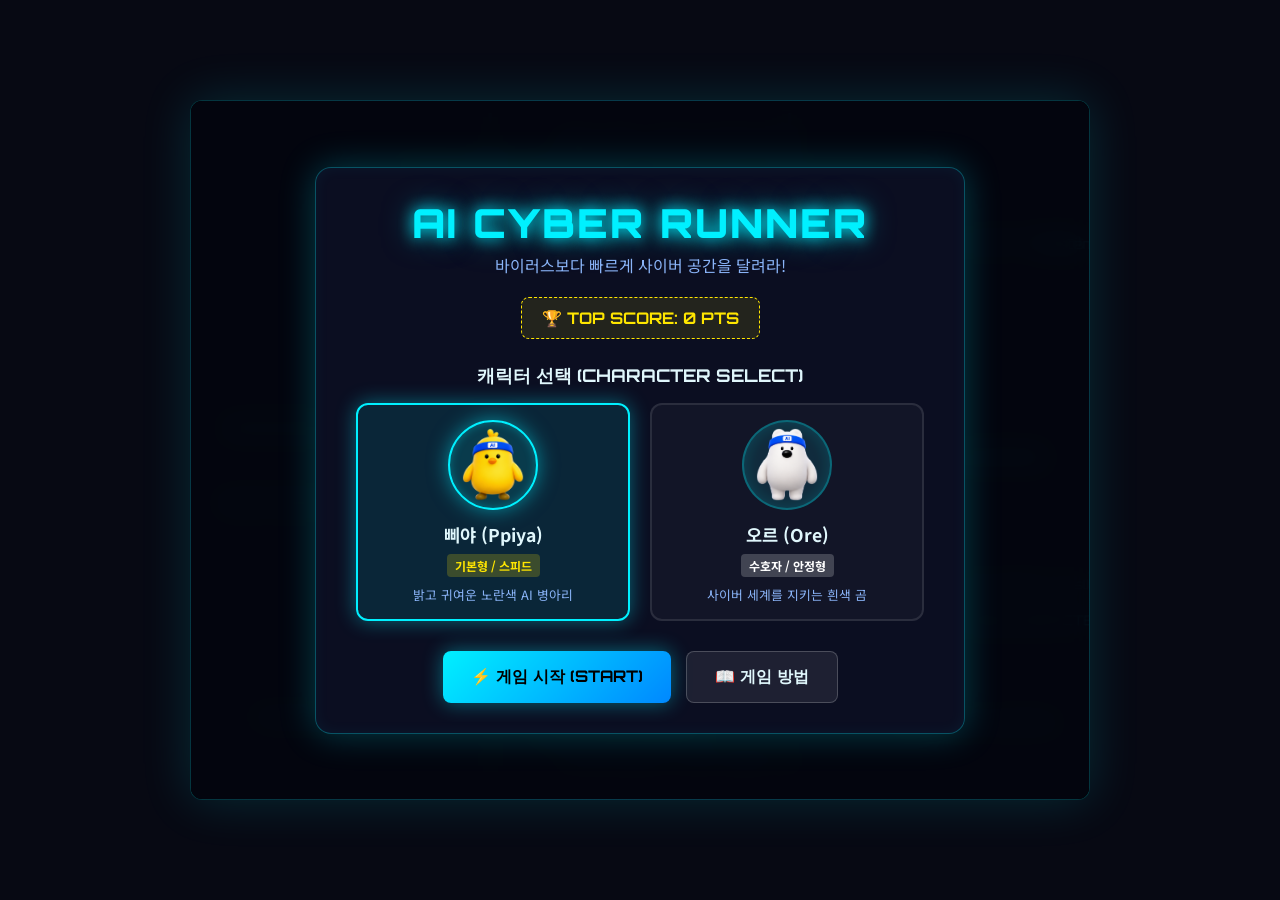
==== index.html @ e779f988 "feat: AI-Runner-Game 프로젝트 초기 커밋" ====
<!DOCTYPE html>
<html lang="ko">
<head>
    <meta charset="UTF-8">
    <meta name="viewport" content="width=device-width, initial-scale=1.0">
    <title>AI 사이버 러너 (AI Cyber Runner)</title>
    <!-- 사이버펑크 및 가독성을 위한 구글 폰트 불러오기 -->
    <link rel="preconnect" href="https://fonts.googleapis.com">
    <link rel="preconnect" href="https://fonts.gstatic.com" crossorigin>
    <link href="https://fonts.googleapis.com/css2?family=Noto+Sans+KR:wght@400;700;900&family=Orbitron:wght@500;700;900&display=swap" rel="stylesheet">
    <link rel="stylesheet" href="style.css">
</head>
<body>
    <div id="appContainer">
        <!-- 게임 헤더 HUD (게임 진행 중에만 상단에 표시) -->
        <header id="hud" class="hidden">
            <div class="hud-item lives-container">
                <span class="hud-label">LIFE</span>
                <div id="livesDisplay" class="hearts">❤️❤️❤️❤️❤️</div>
            </div>
            <div class="hud-item score-container">
                <span class="hud-label">SCORE</span>
                <span id="scoreDisplay" class="hud-value">0</span>
            </div>
            <div class="hud-item distance-container">
                <span class="hud-label">DISTANCE</span>
                <span id="distanceDisplay" class="hud-value">0m</span>
            </div>
            <div class="hud-item vaccine-container">
                <span class="hud-label">VACCINE</span>
                <span id="vaccineDisplay" class="hud-value">0</span>
            </div>
            <!-- 사운드 ON / OFF 토글 버튼 -->
            <button id="btnSoundToggle" class="sound-toggle-btn" aria-label="음소거 토글">🔊 SOUND ON</button>
        </header>

        <!-- 캔버스 게임 화면 영역 -->
        <main id="gameContainer">
            <canvas id="gameCanvas" width="800" height="600"></canvas>

            <!-- 온스크린 조작 버튼 (모바일 및 터치/클릭 사용자 지원) -->
            <div id="touchControls" class="hidden">
                <button id="btnLeft" class="control-btn" aria-label="왼쪽 이동">◀ LEFT (A)</button>
                <button id="btnRight" class="control-btn" aria-label="오른쪽 이동">RIGHT (D) ▶</button>
            </div>
        </main>

        <!-- 메인 메뉴 화면 오버레이 -->
        <div id="mainMenuOverlay" class="overlay">
            <div class="menu-card glass-panel">
                <h1 class="glitch-title" data-text="AI CYBER RUNNER">AI CYBER RUNNER</h1>
                <p class="subtitle">바이러스보다 빠르게 사이버 공간을 달려라!</p>

                <!-- 최고 기록 표시 -->
                <div class="high-score-banner">
                    🏆 TOP SCORE: <span id="mainHighScore">0</span> PTS
                </div>

                <!-- 캐릭터 선택 섹션 -->
                <section class="character-selection">
                    <h2>캐릭터 선택 (CHARACTER SELECT)</h2>
                    <div class="character-cards">
                        <!-- 삐야 (노란색) -->
                        <div class="char-card selected" data-char="ppiya" id="charPpiya">
                            <div class="char-img-wrapper">
                                <img src="assets/ppiya_select.png?v=20" alt="삐야" id="imgPpiya" class="char-img">
                            </div>
                            <div class="char-info">
                                <h3>삐야 (Ppiya)</h3>
                                <span class="tag yellow">기본형 / 스피드</span>
                                <p>밝고 귀여운 노란색 AI 병아리</p>
                            </div>
                        </div>

                        <!-- 오르 (흰색) -->
                        <div class="char-card" data-char="ore" id="charOre">
                            <div class="char-img-wrapper">
                                <img src="assets/ore_select.png?v=20" alt="오르" id="imgOre" class="char-img">
                            </div>
                            <div class="char-info">
                                <h3>오르 (Ore)</h3>
                                <span class="tag white">수호자 / 안정형</span>
                                <p>사이버 세계를 지키는 흰색 곰</p>
                            </div>
                        </div>
                    </div>
                </section>

                <!-- 메인 버튼 목록 -->
                <div class="menu-buttons">
                    <button id="btnStartGame" class="btn btn-primary">⚡ 게임 시작 (START)</button>
                    <button id="btnHowToPlay" class="btn btn-secondary">📖 게임 방법</button>
                </div>
            </div>
        </div>

        <!-- 게임 방법 설명 모달 -->
        <div id="instructionModal" class="overlay hidden">
            <div class="modal-card glass-panel">
                <h2>📖 게임 플레이 방법</h2>
                <div class="instruction-content">
                    <ul>
                        <li><strong>조작법:</strong> 키보드 방향키 <code>←</code>, <code>→</code> 또는 <code>A</code>, <code>D</code>키로 3개 레인을 이동합니다.</li>
                        <li><strong>자동 전진:</strong> 캐릭터는 자동으로 앞으로 달립니다.</li>
                        <li><strong>바이러스 (🦠):</strong> 부딪히면 생명이 1개 감소하며 1초간 무적 상태가 됩니다.</li>
                        <li><strong>백신 (💉):</strong> 먹으면 생명이 1개 회복되고 점수 +100점을 획득합니다 (최대 생명: 5개).</li>
                        <li><strong>난이도:</strong> 거리가 멀어질수록 달리는 속도와 바이러스 등장 빈도가 늘어납니다.</li>
                    </ul>
                </div>
                <button id="btnCloseInstruction" class="btn btn-secondary">닫기</button>
            </div>
        </div>

        <!-- 게임 오버 오버레이 -->
        <div id="gameOverOverlay" class="overlay hidden">
            <div class="menu-card glass-panel game-over-card">
                <h1 class="danger-title">GAME OVER</h1>
                <p class="game-over-desc">바이러스 공격으로 시스템 침식이 완료되었습니다.</p>

                <div class="result-stats">
                    <div class="stat-box">
                        <span class="stat-label">최종 점수</span>
                        <span id="finalScore" class="stat-value highlight">0</span>
                    </div>
                    <div class="stat-box">
                        <span class="stat-label">이동 거리</span>
                        <span id="finalDistance" class="stat-value">0m</span>
                    </div>
                    <div class="stat-box">
                        <span class="stat-label">획득 백신</span>
                        <span id="finalVaccine" class="stat-value">0개</span>
                    </div>
                    <div class="stat-box">
                        <span class="stat-label">최고 기록</span>
                        <span id="finalHighScore" class="stat-value">0</span>
                    </div>
                </div>

                <div class="menu-buttons">
                    <button id="btnRestart" class="btn btn-primary">🔄 다시 도전</button>
                    <button id="btnBackToMenu" class="btn btn-secondary">🏠 메인 메뉴로</button>
                </div>
            </div>
        </div>
    </div>

    <!-- 게임 스크립트 연결 -->
    <script src="game.js?v=11"></script>
</body>
</html>
---- style.css ----
/* ==========================================================================
   AI CYBER RUNNER - Style Sheet
   사이버펑크 & 네온 글래스모피즘 디자인 테마
   ========================================================================== */

:root {
    --bg-dark: #070913;
    --panel-bg: rgba(13, 17, 38, 0.85);
    --panel-border: rgba(0, 240, 255, 0.3);
    --neon-cyan: #00f0ff;
    --neon-magenta: #ff007f;
    --neon-yellow: #ffe600;
    --neon-green: #00ff66;
    --text-color: #e0f7fc;
    --text-muted: #8ab4f8;
    --danger-color: #ff3366;
    --font-main: 'Noto Sans KR', sans-serif;
    --font-cyber: 'Orbitron', sans-serif;
}

* {
    box-sizing: border-box;
    margin: 0;
    padding: 0;
    user-select: none;
}

body {
    background-color: var(--bg-dark);
    color: var(--text-color);
    font-family: var(--font-main);
    display: flex;
    justify-content: center;
    align-items: center;
    min-height: 100vh;
    overflow: hidden;
}

#appContainer {
    position: relative;
    width: 100vw;
    max-width: 900px;
    height: 100vh;
    max-height: 700px;
    display: flex;
    flex-direction: column;
    align-items: center;
    justify-content: center;
    background: radial-gradient(circle at center, #101736 0%, #05070e 100%);
    box-shadow: 0 0 50px rgba(0, 240, 255, 0.15);
    border: 1px solid rgba(0, 240, 255, 0.2);
    border-radius: 12px;
    overflow: hidden;
}

/* ==========================================================================
   HUD Header Style
   ========================================================================== */
#hud {
    position: absolute;
    top: 15px;
    left: 20px;
    right: 20px;
    height: 60px;
    display: flex;
    justify-content: space-between;
    align-items: center;
    padding: 0 20px;
    background: rgba(10, 14, 30, 0.75);
    backdrop-filter: blur(10px);
    border: 1px solid var(--panel-border);
    border-radius: 8px;
    z-index: 20;
    box-shadow: 0 0 15px rgba(0, 240, 255, 0.2);
}

.hud-item {
    display: flex;
    flex-direction: column;
    align-items: center;
}

.hud-label {
    font-family: var(--font-cyber);
    font-size: 0.75rem;
    letter-spacing: 1px;
    color: var(--text-muted);
}

.hud-value {
    font-family: var(--font-cyber);
    font-size: 1.25rem;
    font-weight: 700;
    color: var(--neon-cyan);
    text-shadow: 0 0 8px var(--neon-cyan);
}

.hearts {
    font-size: 1.2rem;
    letter-spacing: 2px;
}

.sound-toggle-btn {
    font-family: var(--font-cyber);
    font-size: 0.8rem;
    font-weight: 700;
    color: var(--neon-cyan);
    background: rgba(0, 240, 255, 0.1);
    border: 1px solid var(--neon-cyan);
    border-radius: 6px;
    padding: 6px 12px;
    cursor: pointer;
    transition: all 0.2s ease;
    box-shadow: 0 0 10px rgba(0, 240, 255, 0.2);
}

.sound-toggle-btn:hover {
    background: rgba(0, 240, 255, 0.3);
    box-shadow: 0 0 15px var(--neon-cyan);
}

.sound-toggle-btn.muted {
    color: var(--text-muted);
    border-color: var(--text-muted);
    background: rgba(255, 255, 255, 0.05);
    box-shadow: none;
}

/* ==========================================================================
   Canvas & Controller
   ========================================================================== */
#gameContainer {
    position: relative;
    width: 100%;
    height: 100%;
    display: flex;
    justify-content: center;
    align-items: center;
}

#gameCanvas {
    background-color: #03050a;
    border-radius: 8px;
    width: 100%;
    height: 100%;
    object-fit: contain;
}

#touchControls {
    position: absolute;
    bottom: 25px;
    width: 90%;
    display: flex;
    justify-content: space-between;
    gap: 20px;
    z-index: 25;
}

.control-btn {
    flex: 1;
    padding: 16px 0;
    font-family: var(--font-cyber);
    font-size: 1.1rem;
    font-weight: 700;
    color: #ffffff;
    background: rgba(0, 240, 255, 0.15);
    border: 2px solid var(--neon-cyan);
    border-radius: 8px;
    backdrop-filter: blur(5px);
    cursor: pointer;
    transition: all 0.2s ease;
    box-shadow: 0 0 15px rgba(0, 240, 255, 0.2);
}

.control-btn:active {
    background: rgba(0, 240, 255, 0.4);
    transform: scale(0.98);
}

/* ==========================================================================
   Overlay Panels (Glassmorphism & Modals)
   ========================================================================== */
.overlay {
    position: absolute;
    top: 0;
    left: 0;
    width: 100%;
    height: 100%;
    display: flex;
    justify-content: center;
    align-items: center;
    background: rgba(4, 6, 16, 0.85);
    backdrop-filter: blur(12px);
    z-index: 30;
    opacity: 1;
    transition: opacity 0.3s ease;
}

.hidden {
    display: none !important;
    opacity: 0;
    pointer-events: none;
}

.glass-panel {
    background: var(--panel-bg);
    border: 1px solid var(--panel-border);
    border-radius: 16px;
    padding: 30px 40px;
    width: 90%;
    max-width: 650px;
    box-shadow: 0 0 35px rgba(0, 240, 255, 0.25), inset 0 0 15px rgba(0, 240, 255, 0.05);
    text-align: center;
}

/* Titles */
.glitch-title {
    font-family: var(--font-cyber);
    font-size: 2.5rem;
    font-weight: 900;
    color: var(--neon-cyan);
    text-shadow: 0 0 15px var(--neon-cyan), 0 0 30px rgba(0, 240, 255, 0.5);
    letter-spacing: 2px;
    margin-bottom: 5px;
}

.subtitle {
    font-size: 1rem;
    color: var(--text-muted);
    margin-bottom: 20px;
}

.high-score-banner {
    font-family: var(--font-cyber);
    background: rgba(255, 230, 0, 0.1);
    border: 1px dashed var(--neon-yellow);
    color: var(--neon-yellow);
    padding: 10px 20px;
    border-radius: 8px;
    font-weight: 700;
    font-size: 1rem;
    margin-bottom: 25px;
    display: inline-block;
}

/* Character Selection */
.character-selection h2 {
    font-family: var(--font-cyber);
    font-size: 1.1rem;
    color: var(--text-color);
    margin-bottom: 15px;
}

.character-cards {
    display: flex;
    gap: 20px;
    margin-bottom: 30px;
}

.char-card {
    flex: 1;
    background: rgba(255, 255, 255, 0.03);
    border: 2px solid rgba(255, 255, 255, 0.1);
    border-radius: 12px;
    padding: 15px;
    cursor: pointer;
    transition: all 0.3s ease;
    display: flex;
    flex-direction: column;
    align-items: center;
}

.char-card:hover {
    border-color: rgba(0, 240, 255, 0.5);
    transform: translateY(-4px);
    box-shadow: 0 8px 20px rgba(0, 240, 255, 0.15);
}

.char-card.selected {
    border-color: var(--neon-cyan);
    background: rgba(0, 240, 255, 0.1);
    box-shadow: 0 0 20px rgba(0, 240, 255, 0.4);
}

.char-img-wrapper {
    width: 90px;
    height: 90px;
    border-radius: 50%;
    background: rgba(0, 240, 255, 0.1);
    display: flex;
    justify-content: center;
    align-items: center;
    margin-bottom: 12px;
    overflow: hidden;
    border: 2px solid rgba(0, 240, 255, 0.3);
    position: relative;
    box-shadow: inset 0 0 15px rgba(0, 240, 255, 0.15);
}

.char-card.selected .char-img-wrapper {
    border-color: var(--neon-cyan);
    box-shadow: 0 0 20px rgba(0, 240, 255, 0.5), inset 0 0 10px rgba(0, 240, 255, 0.3);
}

.char-img {
    max-width: 85%;
    max-height: 85%;
    object-fit: contain;
    transition: transform 0.2s ease;
}

.char-card:hover .char-img {
    transform: scale(1.08);
}

.char-info h3 {
    font-size: 1.1rem;
    font-weight: 700;
    margin-bottom: 5px;
}

.tag {
    display: inline-block;
    font-size: 0.75rem;
    padding: 3px 8px;
    border-radius: 4px;
    font-weight: 700;
    margin-bottom: 8px;
}

.tag.yellow {
    background: rgba(255, 230, 0, 0.2);
    color: var(--neon-yellow);
}

.tag.white {
    background: rgba(255, 255, 255, 0.2);
    color: #ffffff;
}

.char-info p {
    font-size: 0.8rem;
    color: var(--text-muted);
}

/* Buttons */
.menu-buttons {
    display: flex;
    gap: 15px;
    justify-content: center;
}

.btn {
    padding: 14px 28px;
    font-family: var(--font-cyber);
    font-size: 1rem;
    font-weight: 700;
    border-radius: 8px;
    border: none;
    cursor: pointer;
    transition: all 0.25s ease;
}

.btn-primary {
    background: linear-gradient(135deg, var(--neon-cyan), #0088ff);
    color: #000000;
    box-shadow: 0 0 20px rgba(0, 240, 255, 0.4);
}

.btn-primary:hover {
    transform: translateY(-2px);
    box-shadow: 0 0 30px rgba(0, 240, 255, 0.7);
}

.btn-secondary {
    background: rgba(255, 255, 255, 0.08);
    color: var(--text-color);
    border: 1px solid rgba(255, 255, 255, 0.2);
}

.btn-secondary:hover {
    background: rgba(255, 255, 255, 0.18);
    border-color: rgba(255, 255, 255, 0.4);
}

/* Instructions Modal */
.instruction-content {
    text-align: left;
    margin: 20px 0 30px;
    font-size: 0.95rem;
    line-height: 1.7;
    color: #d0e4ff;
}

.instruction-content ul {
    list-style-type: none;
}

.instruction-content li {
    margin-bottom: 12px;
    padding-left: 20px;
    position: relative;
}

.instruction-content li::before {
    content: "►";
    position: absolute;
    left: 0;
    color: var(--neon-cyan);
}

.instruction-content code {
    background: rgba(0, 240, 255, 0.15);
    color: var(--neon-cyan);
    padding: 2px 6px;
    border-radius: 4px;
    font-family: var(--font-cyber);
}

/* Game Over Card */
.danger-title {
    font-family: var(--font-cyber);
    font-size: 2.8rem;
    color: var(--danger-color);
    text-shadow: 0 0 20px var(--danger-color);
    margin-bottom: 10px;
}

.game-over-desc {
    color: var(--text-muted);
    margin-bottom: 25px;
}

.result-stats {
    display: grid;
    grid-template-columns: repeat(2, 1fr);
    gap: 15px;
    margin-bottom: 30px;
}

.stat-box {
    background: rgba(0, 0, 0, 0.3);
    border: 1px solid rgba(255, 255, 255, 0.1);
    border-radius: 8px;
    padding: 12px;
    display: flex;
    flex-direction: column;
    align-items: center;
}

.stat-label {
    font-size: 0.8rem;
    color: var(--text-muted);
    margin-bottom: 5px;
}

.stat-value {
    font-family: var(--font-cyber);
    font-size: 1.3rem;
    font-weight: 700;
    color: var(--text-color);
}

.stat-value.highlight {
    color: var(--neon-yellow);
    font-size: 1.5rem;
}
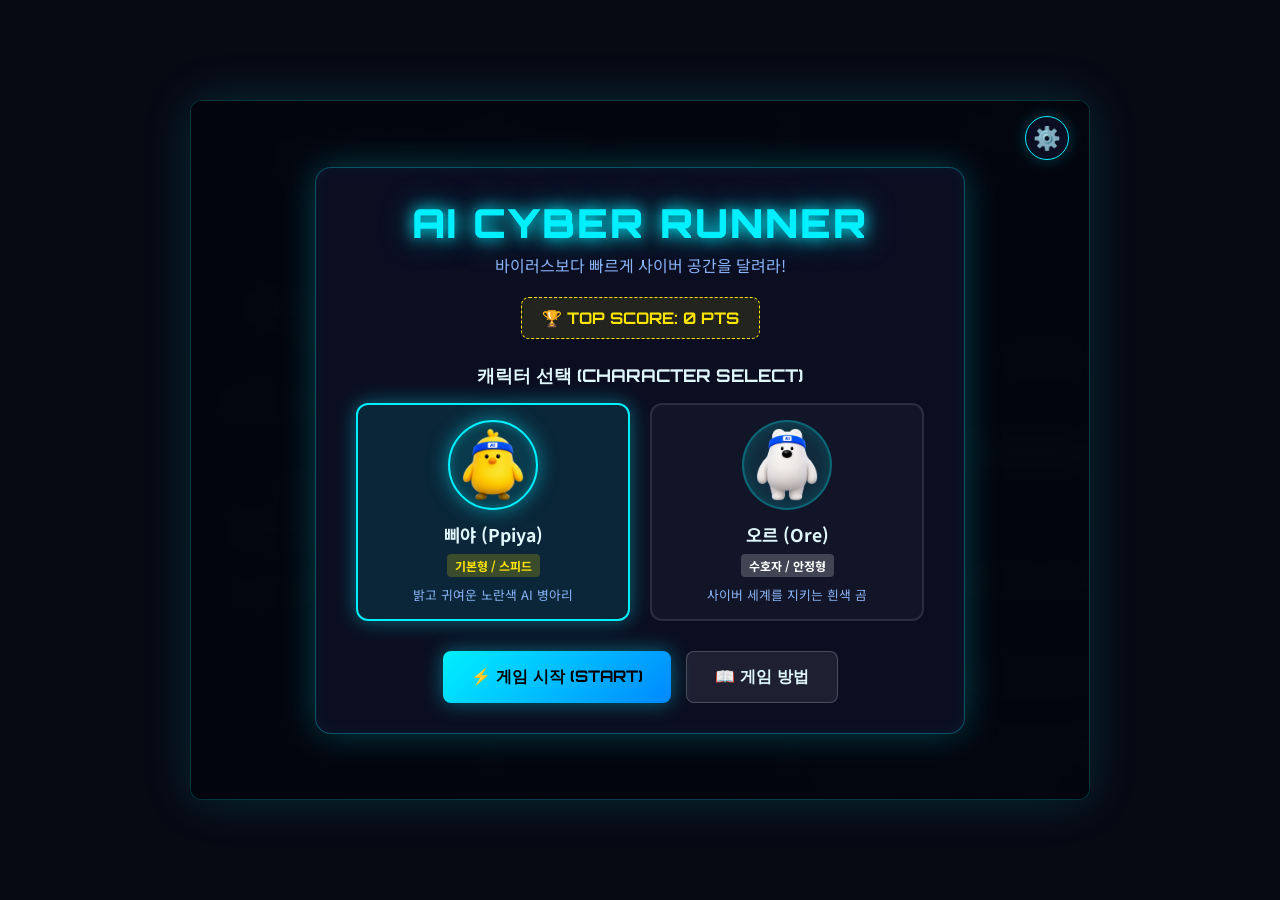
==== commit fc599920: "feat: 설정, 홈버튼 추가" ====
--- a/index.html
+++ b/index.html
@@ -12,6 +12,12 @@
 </head>
 <body>
     <div id="appContainer">
+        <!-- 상단 좌측 고정 메인 메뉴 🏠 홈 아이콘 버튼 (게임 플레이 중 표시) -->
+        <button id="btnHudHome" class="hud-home-btn hidden" aria-label="메인 메뉴로 돌아가기">🏠</button>
+
+        <!-- 상단 우측 고정 톱니바퀴 설정 버튼 -->
+        <button id="btnSettings" class="settings-btn" aria-label="사운드 및 게임 설정">⚙️</button>
+
         <!-- 게임 헤더 HUD (게임 진행 중에만 상단에 표시) -->
         <header id="hud" class="hidden">
             <div class="hud-item lives-container">
@@ -30,8 +36,6 @@
                 <span class="hud-label">VACCINE</span>
                 <span id="vaccineDisplay" class="hud-value">0</span>
             </div>
-            <!-- 사운드 ON / OFF 토글 버튼 -->
-            <button id="btnSoundToggle" class="sound-toggle-btn" aria-label="음소거 토글">🔊 SOUND ON</button>
         </header>
 
         <!-- 캔버스 게임 화면 영역 -->
@@ -111,6 +115,42 @@
             </div>
         </div>
 
+        <!-- 환경설정 및 사운드 조절 모달 오버레이 -->
+        <div id="settingsModal" class="overlay hidden">
+            <div class="modal-card glass-panel settings-card">
+                <h2>⚙️ 오디오 & 게임 설정</h2>
+                <div class="settings-content">
+                    <!-- BGM 배경음악 조절 슬라이더 -->
+                    <div class="setting-item">
+                        <div class="setting-header">
+                            <span class="setting-label">🎵 배경 음악 (BGM)</span>
+                            <span id="bgmVolumeVal" class="setting-value">70%</span>
+                        </div>
+                        <input type="range" id="bgmVolumeSlider" class="volume-slider" min="0" max="100" value="70">
+                    </div>
+
+                    <!-- SFX 효과음 조절 슬라이더 -->
+                    <div class="setting-item">
+                        <div class="setting-header">
+                            <span class="setting-label">🔊 효과음 (SFX)</span>
+                            <span id="sfxVolumeVal" class="setting-value">80%</span>
+                        </div>
+                        <input type="range" id="sfxVolumeSlider" class="volume-slider" min="0" max="100" value="80">
+                    </div>
+
+                    <!-- 마스터 음소거 토글 -->
+                    <div class="setting-item mute-item">
+                        <span class="setting-label">🔇 마스터 음소거</span>
+                        <button id="btnSettingsMute" class="sound-toggle-btn">🔊 소리 켜짐</button>
+                    </div>
+                </div>
+                <div class="menu-buttons settings-action-buttons">
+                    <button id="btnSettingsMenu" class="btn btn-secondary">🏠 메인 메뉴로</button>
+                    <button id="btnCloseSettings" class="btn btn-primary">확인 / 닫기</button>
+                </div>
+            </div>
+        </div>
+
         <!-- 게임 오버 오버레이 -->
         <div id="gameOverOverlay" class="overlay hidden">
             <div class="menu-card glass-panel game-over-card">
--- a/style.css
+++ b/style.css
@@ -54,18 +54,85 @@
 }
 
 /* ==========================================================================
-   HUD Header Style
+   Top Header Layout (스코어 박스 -> 🏠 홈 버튼 -> ⚙️ 설정 버튼 순서 배치)
    ========================================================================== */
+/* 가장 우측 ⚙️ 설정 버튼 */
+.settings-btn {
+    position: absolute;
+    top: 15px;
+    right: 20px;
+    width: 44px;
+    height: 44px;
+    border-radius: 50%;
+    background: rgba(13, 17, 38, 0.85);
+    border: 1px solid var(--neon-cyan);
+    color: var(--neon-cyan);
+    font-size: 1.4rem;
+    display: flex;
+    justify-content: center;
+    align-items: center;
+    cursor: pointer;
+    z-index: 100;
+    backdrop-filter: blur(10px);
+    box-shadow: 0 0 15px rgba(0, 240, 255, 0.25);
+    transition: all 0.3s cubic-bezier(0.4, 0, 0.2, 1);
+}
+
+.settings-btn:hover {
+    transform: rotate(60deg) scale(1.1);
+    background: rgba(0, 240, 255, 0.2);
+    box-shadow: 0 0 25px var(--neon-cyan);
+    color: #ffffff;
+}
+
+.settings-btn:active {
+    transform: rotate(90deg) scale(0.95);
+}
+
+/* ⚙️ 설정 버튼 바로 왼쪽에 위치하는 🏠 홈 버튼 */
+.hud-home-btn {
+    position: absolute;
+    top: 15px;
+    right: 72px;
+    width: 44px;
+    height: 44px;
+    border-radius: 50%;
+    background: rgba(13, 17, 38, 0.85);
+    border: 1px solid var(--neon-cyan);
+    color: var(--neon-cyan);
+    font-size: 1.3rem;
+    display: flex;
+    justify-content: center;
+    align-items: center;
+    cursor: pointer;
+    z-index: 100;
+    backdrop-filter: blur(10px);
+    box-shadow: 0 0 15px rgba(0, 240, 255, 0.25);
+    transition: all 0.3s cubic-bezier(0.4, 0, 0.2, 1);
+}
+
+.hud-home-btn:hover {
+    transform: scale(1.1);
+    background: rgba(0, 240, 255, 0.2);
+    box-shadow: 0 0 25px var(--neon-cyan);
+    color: #ffffff;
+}
+
+.hud-home-btn:active {
+    transform: scale(0.95);
+}
+
+/* 가장 왼쪽에 위치하는 스코어 박스 HUD (우측 버튼 2개 공간 125px 확보) */
 #hud {
     position: absolute;
     top: 15px;
     left: 20px;
-    right: 20px;
+    right: 128px; /* 우측 홈 버튼 & 설정 버튼 공간 확보 */
     height: 60px;
     display: flex;
-    justify-content: space-between;
-    align-items: center;
-    padding: 0 20px;
+    justify-content: space-around;
+    align-items: center;
+    padding: 0 15px;
     background: rgba(10, 14, 30, 0.75);
     backdrop-filter: blur(10px);
     border: 1px solid var(--panel-border);
@@ -100,15 +167,43 @@
     letter-spacing: 2px;
 }
 
+.hud-home-btn {
+    width: 38px;
+    height: 38px;
+    border-radius: 50%;
+    font-size: 1.1rem;
+    display: flex;
+    justify-content: center;
+    align-items: center;
+    color: var(--neon-cyan);
+    background: rgba(0, 240, 255, 0.1);
+    border: 1px solid var(--neon-cyan);
+    cursor: pointer;
+    transition: all 0.25s ease;
+    box-shadow: 0 0 10px rgba(0, 240, 255, 0.2);
+    padding: 0;
+}
+
+.hud-home-btn:hover {
+    background: rgba(0, 240, 255, 0.3);
+    color: #ffffff;
+    box-shadow: 0 0 18px var(--neon-cyan);
+    transform: scale(1.1);
+}
+
+.hud-home-btn:active {
+    transform: scale(0.95);
+}
+
 .sound-toggle-btn {
     font-family: var(--font-cyber);
-    font-size: 0.8rem;
+    font-size: 0.85rem;
     font-weight: 700;
     color: var(--neon-cyan);
     background: rgba(0, 240, 255, 0.1);
     border: 1px solid var(--neon-cyan);
     border-radius: 6px;
-    padding: 6px 12px;
+    padding: 8px 16px;
     cursor: pointer;
     transition: all 0.2s ease;
     box-shadow: 0 0 10px rgba(0, 240, 255, 0.2);
@@ -120,10 +215,10 @@
 }
 
 .sound-toggle-btn.muted {
-    color: var(--text-muted);
-    border-color: var(--text-muted);
-    background: rgba(255, 255, 255, 0.05);
-    box-shadow: none;
+    color: var(--danger-color);
+    border-color: var(--danger-color);
+    background: rgba(255, 51, 102, 0.1);
+    box-shadow: 0 0 10px rgba(255, 51, 102, 0.2);
 }
 
 /* ==========================================================================
@@ -465,3 +560,159 @@
     color: var(--neon-yellow);
     font-size: 1.5rem;
 }
+
+/* ==========================================================================
+   Settings Modal & Volume Control Styles
+   ========================================================================== */
+.settings-card {
+    max-width: 500px;
+}
+
+.settings-card h2 {
+    font-family: var(--font-cyber);
+    color: var(--neon-cyan);
+    font-size: 1.6rem;
+    margin-bottom: 25px;
+    text-shadow: 0 0 10px rgba(0, 240, 255, 0.4);
+}
+
+.settings-content {
+    display: flex;
+    flex-direction: column;
+    gap: 22px;
+    margin-bottom: 30px;
+    text-align: left;
+}
+
+.setting-item {
+    background: rgba(0, 0, 0, 0.3);
+    border: 1px solid rgba(0, 240, 255, 0.2);
+    border-radius: 10px;
+    padding: 16px 20px;
+    display: flex;
+    flex-direction: column;
+    gap: 10px;
+}
+
+.setting-item.mute-item {
+    flex-direction: row;
+    justify-content: space-between;
+    align-items: center;
+}
+
+.setting-header {
+    display: flex;
+    justify-content: space-between;
+    align-items: center;
+}
+
+.setting-label {
+    font-size: 1rem;
+    font-weight: 700;
+    color: var(--text-color);
+}
+
+.setting-value {
+    font-family: var(--font-cyber);
+    font-size: 0.95rem;
+    color: var(--neon-cyan);
+    font-weight: 700;
+}
+
+/* Custom Neon Range Slider */
+.volume-slider {
+    -webkit-appearance: none;
+    appearance: none;
+    width: 100%;
+    height: 8px;
+    border-radius: 4px;
+    background: rgba(255, 255, 255, 0.15);
+    outline: none;
+    transition: background 0.2s;
+}
+
+.volume-slider::-webkit-slider-thumb {
+    -webkit-appearance: none;
+    appearance: none;
+    width: 20px;
+    height: 20px;
+    border-radius: 50%;
+    background: var(--neon-cyan);
+    cursor: pointer;
+    box-shadow: 0 0 10px var(--neon-cyan);
+    transition: transform 0.15s ease, background-color 0.15s ease;
+}
+
+.volume-slider::-webkit-slider-thumb:hover {
+    transform: scale(1.2);
+    background: #ffffff;
+    box-shadow: 0 0 15px var(--neon-cyan);
+}
+
+.volume-slider::-moz-range-thumb {
+    width: 20px;
+    height: 20px;
+    border-radius: 50%;
+    background: var(--neon-cyan);
+    cursor: pointer;
+    box-shadow: 0 0 10px var(--neon-cyan);
+    border: none;
+}
+
+/* ==========================================================================
+   Responsive Mobile Media Queries (모바일 반응형 레이아웃)
+   ========================================================================== */
+@media (max-width: 650px) {
+    .settings-btn {
+        top: 10px;
+        right: 10px;
+        width: 38px;
+        height: 38px;
+        font-size: 1.2rem;
+    }
+
+    .hud-home-btn {
+        top: 10px;
+        right: 54px;
+        width: 38px;
+        height: 38px;
+        font-size: 1.1rem;
+    }
+
+    #hud {
+        top: 10px;
+        left: 10px;
+        right: 98px;
+        height: auto;
+        flex-wrap: wrap;
+        padding: 8px 10px;
+        gap: 4px;
+    }
+
+    .hud-item {
+        flex: 1;
+        min-width: 60px;
+    }
+
+    /* 모바일 환경: Life 수치를 스코어 박스 아래에 줄 바꿈(2행)으로 배치 */
+    .lives-container {
+        width: 100%;
+        flex: none;
+        order: 10;
+        margin-top: 4px;
+        padding-top: 4px;
+        border-top: 1px dashed rgba(0, 240, 255, 0.2);
+        flex-direction: row;
+        justify-content: center;
+        gap: 8px;
+    }
+
+    .lives-container .hud-label {
+        font-size: 0.7rem;
+    }
+
+    .hearts {
+        font-size: 1rem;
+    }
+}
+
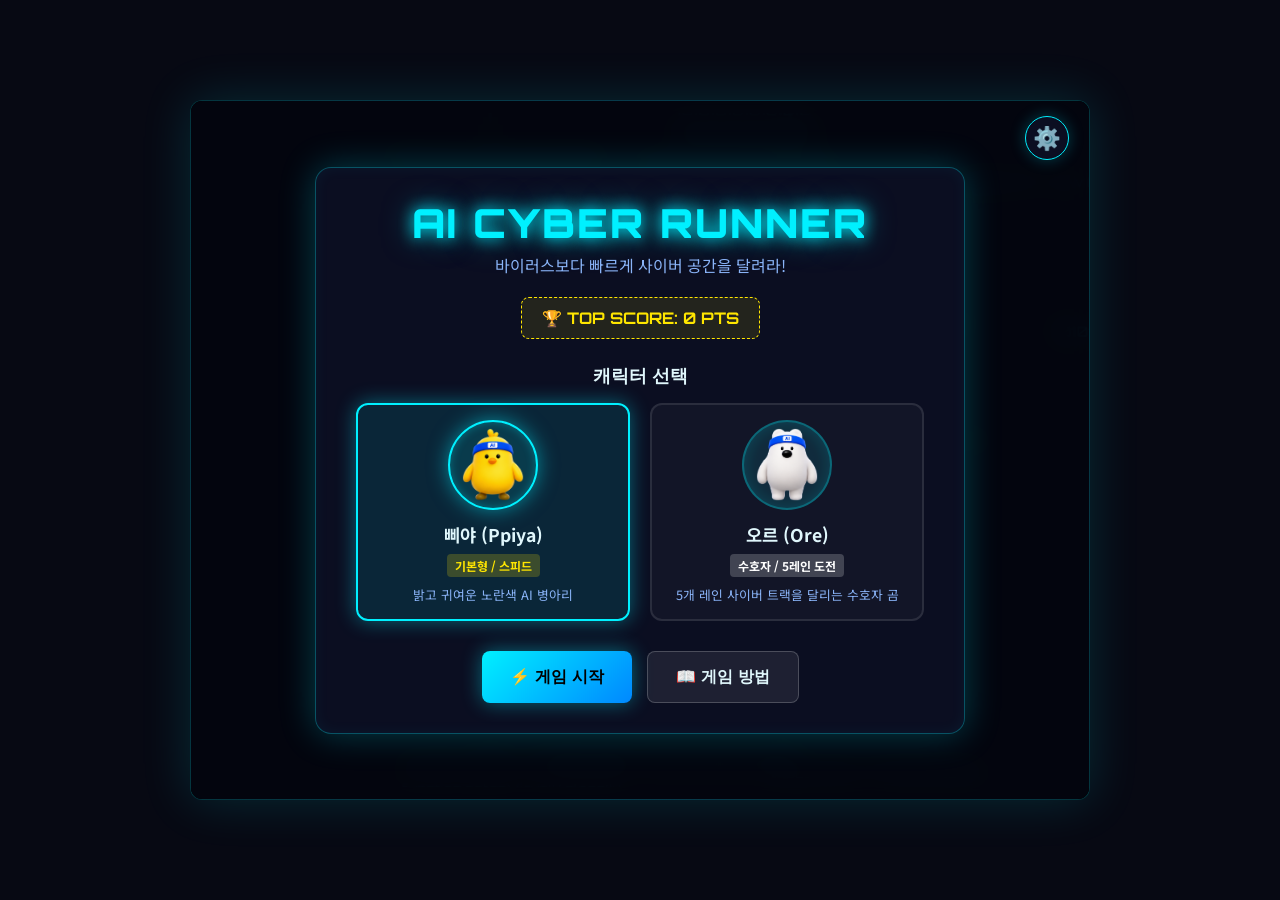
==== commit bb45e0c4: "삐야-오르 난이도 조절" ====
--- a/index.html
+++ b/index.html
@@ -1,5 +1,6 @@
 <!DOCTYPE html>
 <html lang="ko">
+
 <head>
     <meta charset="UTF-8">
     <meta name="viewport" content="width=device-width, initial-scale=1.0">
@@ -7,9 +8,12 @@
     <!-- 사이버펑크 및 가독성을 위한 구글 폰트 불러오기 -->
     <link rel="preconnect" href="https://fonts.googleapis.com">
     <link rel="preconnect" href="https://fonts.gstatic.com" crossorigin>
-    <link href="https://fonts.googleapis.com/css2?family=Noto+Sans+KR:wght@400;700;900&family=Orbitron:wght@500;700;900&display=swap" rel="stylesheet">
+    <link
+        href="https://fonts.googleapis.com/css2?family=Noto+Sans+KR:wght@400;700;900&family=Orbitron:wght@500;700;900&display=swap"
+        rel="stylesheet">
     <link rel="stylesheet" href="style.css">
 </head>
+
 <body>
     <div id="appContainer">
         <!-- 상단 좌측 고정 메인 메뉴 🏠 홈 아이콘 버튼 (게임 플레이 중 표시) -->
@@ -62,7 +66,7 @@
 
                 <!-- 캐릭터 선택 섹션 -->
                 <section class="character-selection">
-                    <h2>캐릭터 선택 (CHARACTER SELECT)</h2>
+                    <h2>캐릭터 선택 </h2>
                     <div class="character-cards">
                         <!-- 삐야 (노란색) -->
                         <div class="char-card selected" data-char="ppiya" id="charPpiya">
@@ -76,15 +80,15 @@
                             </div>
                         </div>
 
-                        <!-- 오르 (흰색) -->
+                        <!-- 오르 (흰색 - 5레인) -->
                         <div class="char-card" data-char="ore" id="charOre">
                             <div class="char-img-wrapper">
                                 <img src="assets/ore_select.png?v=20" alt="오르" id="imgOre" class="char-img">
                             </div>
                             <div class="char-info">
                                 <h3>오르 (Ore)</h3>
-                                <span class="tag white">수호자 / 안정형</span>
-                                <p>사이버 세계를 지키는 흰색 곰</p>
+                                <span class="tag white">수호자 / 5레인 도전</span>
+                                <p>5개 레인 사이버 트랙을 달리는 수호자 곰</p>
                             </div>
                         </div>
                     </div>
@@ -92,7 +96,7 @@
 
                 <!-- 메인 버튼 목록 -->
                 <div class="menu-buttons">
-                    <button id="btnStartGame" class="btn btn-primary">⚡ 게임 시작 (START)</button>
+                    <button id="btnStartGame" class="btn btn-primary">⚡ 게임 시작</button>
                     <button id="btnHowToPlay" class="btn btn-secondary">📖 게임 방법</button>
                 </div>
             </div>
@@ -104,7 +108,11 @@
                 <h2>📖 게임 플레이 방법</h2>
                 <div class="instruction-content">
                     <ul>
-                        <li><strong>조작법:</strong> 키보드 방향키 <code>←</code>, <code>→</code> 또는 <code>A</code>, <code>D</code>키로 3개 레인을 이동합니다.</li>
+                        <li><strong>조작법:</strong> 키보드 방향키 <code>←</code>, <code>→</code> 또는 <code>A</code>,
+                            <code>D</code>키로 이동합니다.
+                        </li>
+                        <li><strong>캐릭터 레인:</strong> 삐야는 <strong>3개 레인</strong>, 오르는 <strong>5개 레인</strong> 트랙에서 달립니다.
+                        </li>
                         <li><strong>자동 전진:</strong> 캐릭터는 자동으로 앞으로 달립니다.</li>
                         <li><strong>바이러스 (🦠):</strong> 부딪히면 생명이 1개 감소하며 1초간 무적 상태가 됩니다.</li>
                         <li><strong>백신 (💉):</strong> 먹으면 생명이 1개 회복되고 점수 +100점을 획득합니다 (최대 생명: 5개).</li>
@@ -187,4 +195,5 @@
     <!-- 게임 스크립트 연결 -->
     <script src="game.js?v=11"></script>
 </body>
-</html>
+
+</html>
--- a/style.css
+++ b/style.css
@@ -453,6 +453,7 @@
     border-radius: 8px;
     border: none;
     cursor: pointer;
+    white-space: nowrap;
     transition: all 0.25s ease;
 }
 
@@ -714,5 +715,33 @@
     .hearts {
         font-size: 1rem;
     }
-}
-
+
+    /* 모바일 글래스 패딩 및 버튼 공간 조절 */
+    .glass-panel {
+        padding: 20px 14px;
+        width: 95%;
+    }
+
+    .btn {
+        padding: 10px 14px;
+        font-size: 0.88rem;
+        white-space: nowrap;
+    }
+
+    .menu-buttons {
+        gap: 8px;
+    }
+
+    .control-btn {
+        padding: 12px 6px;
+        font-size: 0.88rem;
+        white-space: nowrap;
+    }
+
+    .sound-toggle-btn {
+        padding: 6px 10px;
+        font-size: 0.75rem;
+        white-space: nowrap;
+    }
+}
+
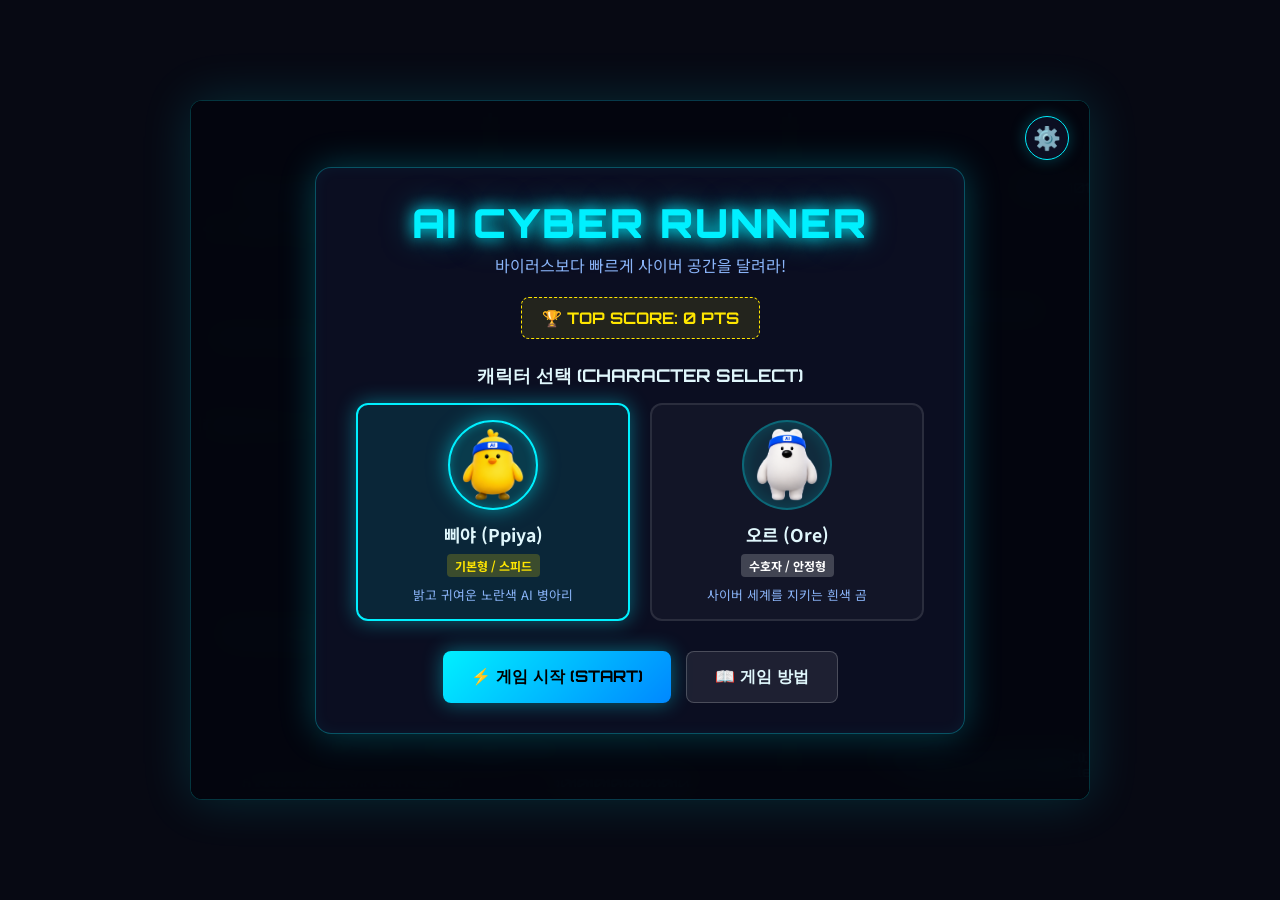
==== commit 701799a4: "Merge pull request #1 from jang34457-hub/feat--게임-난이도 feat: 설정, 홈버튼 추가" ====
--- a/index.html
+++ b/index.html
@@ -1,6 +1,5 @@
 <!DOCTYPE html>
 <html lang="ko">
-
 <head>
     <meta charset="UTF-8">
     <meta name="viewport" content="width=device-width, initial-scale=1.0">
@@ -8,12 +7,9 @@
     <!-- 사이버펑크 및 가독성을 위한 구글 폰트 불러오기 -->
     <link rel="preconnect" href="https://fonts.googleapis.com">
     <link rel="preconnect" href="https://fonts.gstatic.com" crossorigin>
-    <link
-        href="https://fonts.googleapis.com/css2?family=Noto+Sans+KR:wght@400;700;900&family=Orbitron:wght@500;700;900&display=swap"
-        rel="stylesheet">
+    <link href="https://fonts.googleapis.com/css2?family=Noto+Sans+KR:wght@400;700;900&family=Orbitron:wght@500;700;900&display=swap" rel="stylesheet">
     <link rel="stylesheet" href="style.css">
 </head>
-
 <body>
     <div id="appContainer">
         <!-- 상단 좌측 고정 메인 메뉴 🏠 홈 아이콘 버튼 (게임 플레이 중 표시) -->
@@ -66,7 +62,7 @@
 
                 <!-- 캐릭터 선택 섹션 -->
                 <section class="character-selection">
-                    <h2>캐릭터 선택 </h2>
+                    <h2>캐릭터 선택 (CHARACTER SELECT)</h2>
                     <div class="character-cards">
                         <!-- 삐야 (노란색) -->
                         <div class="char-card selected" data-char="ppiya" id="charPpiya">
@@ -80,15 +76,15 @@
                             </div>
                         </div>
 
-                        <!-- 오르 (흰색 - 5레인) -->
+                        <!-- 오르 (흰색) -->
                         <div class="char-card" data-char="ore" id="charOre">
                             <div class="char-img-wrapper">
                                 <img src="assets/ore_select.png?v=20" alt="오르" id="imgOre" class="char-img">
                             </div>
                             <div class="char-info">
                                 <h3>오르 (Ore)</h3>
-                                <span class="tag white">수호자 / 5레인 도전</span>
-                                <p>5개 레인 사이버 트랙을 달리는 수호자 곰</p>
+                                <span class="tag white">수호자 / 안정형</span>
+                                <p>사이버 세계를 지키는 흰색 곰</p>
                             </div>
                         </div>
                     </div>
@@ -96,7 +92,7 @@
 
                 <!-- 메인 버튼 목록 -->
                 <div class="menu-buttons">
-                    <button id="btnStartGame" class="btn btn-primary">⚡ 게임 시작</button>
+                    <button id="btnStartGame" class="btn btn-primary">⚡ 게임 시작 (START)</button>
                     <button id="btnHowToPlay" class="btn btn-secondary">📖 게임 방법</button>
                 </div>
             </div>
@@ -108,11 +104,7 @@
                 <h2>📖 게임 플레이 방법</h2>
                 <div class="instruction-content">
                     <ul>
-                        <li><strong>조작법:</strong> 키보드 방향키 <code>←</code>, <code>→</code> 또는 <code>A</code>,
-                            <code>D</code>키로 이동합니다.
-                        </li>
-                        <li><strong>캐릭터 레인:</strong> 삐야는 <strong>3개 레인</strong>, 오르는 <strong>5개 레인</strong> 트랙에서 달립니다.
-                        </li>
+                        <li><strong>조작법:</strong> 키보드 방향키 <code>←</code>, <code>→</code> 또는 <code>A</code>, <code>D</code>키로 3개 레인을 이동합니다.</li>
                         <li><strong>자동 전진:</strong> 캐릭터는 자동으로 앞으로 달립니다.</li>
                         <li><strong>바이러스 (🦠):</strong> 부딪히면 생명이 1개 감소하며 1초간 무적 상태가 됩니다.</li>
                         <li><strong>백신 (💉):</strong> 먹으면 생명이 1개 회복되고 점수 +100점을 획득합니다 (최대 생명: 5개).</li>
@@ -195,5 +187,4 @@
     <!-- 게임 스크립트 연결 -->
     <script src="game.js?v=11"></script>
 </body>
-
-</html>+</html>
--- a/style.css
+++ b/style.css
@@ -453,7 +453,6 @@
     border-radius: 8px;
     border: none;
     cursor: pointer;
-    white-space: nowrap;
     transition: all 0.25s ease;
 }
 
@@ -715,33 +714,5 @@
     .hearts {
         font-size: 1rem;
     }
-
-    /* 모바일 글래스 패딩 및 버튼 공간 조절 */
-    .glass-panel {
-        padding: 20px 14px;
-        width: 95%;
-    }
-
-    .btn {
-        padding: 10px 14px;
-        font-size: 0.88rem;
-        white-space: nowrap;
-    }
-
-    .menu-buttons {
-        gap: 8px;
-    }
-
-    .control-btn {
-        padding: 12px 6px;
-        font-size: 0.88rem;
-        white-space: nowrap;
-    }
-
-    .sound-toggle-btn {
-        padding: 6px 10px;
-        font-size: 0.75rem;
-        white-space: nowrap;
-    }
-}
-
+}
+
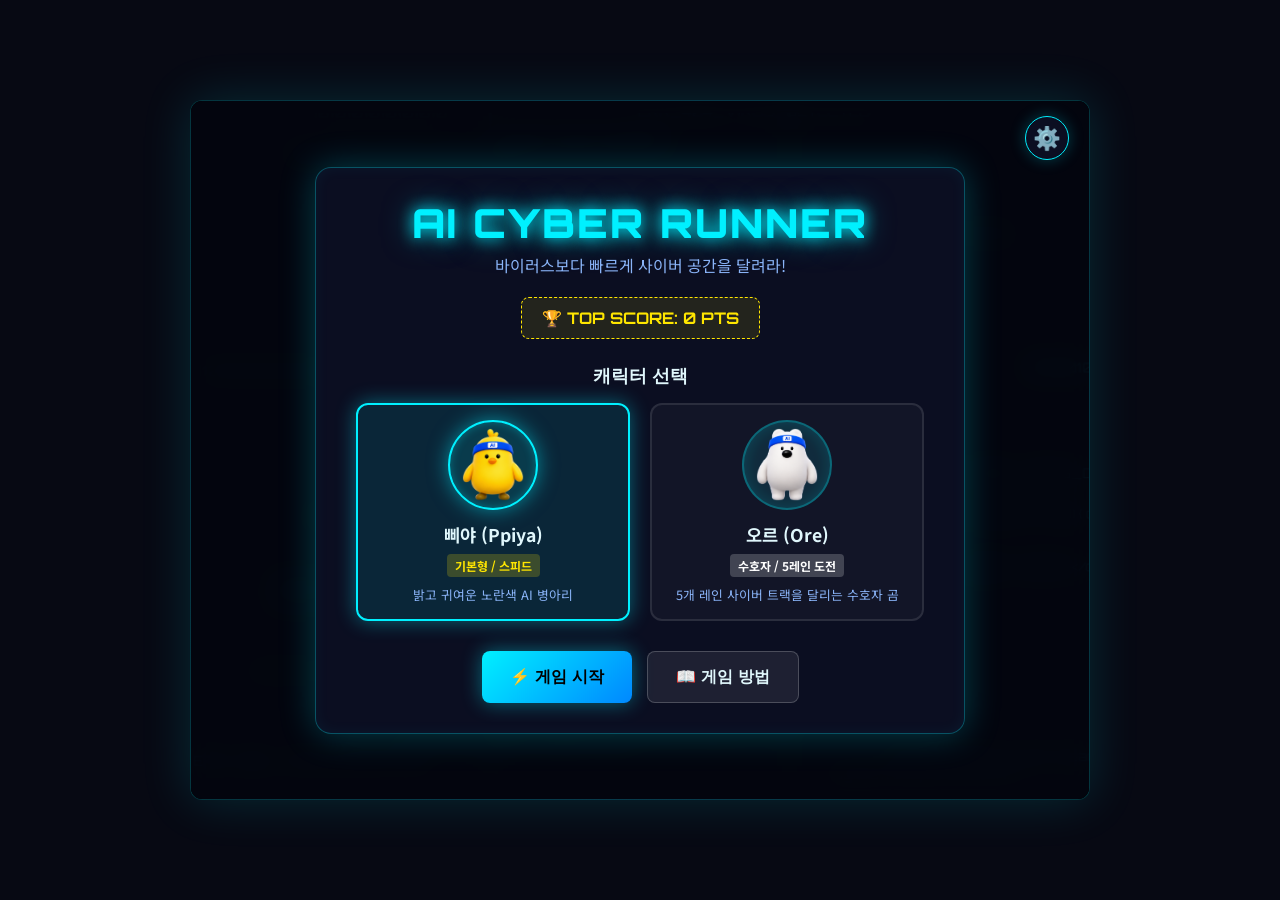
==== commit a3370299: "Merge pull request #2 from jang34457-hub/난이도 삐야-오르 난이도 조절" ====
--- a/index.html
+++ b/index.html
@@ -1,5 +1,6 @@
 <!DOCTYPE html>
 <html lang="ko">
+
 <head>
     <meta charset="UTF-8">
     <meta name="viewport" content="width=device-width, initial-scale=1.0">
@@ -7,9 +8,12 @@
     <!-- 사이버펑크 및 가독성을 위한 구글 폰트 불러오기 -->
     <link rel="preconnect" href="https://fonts.googleapis.com">
     <link rel="preconnect" href="https://fonts.gstatic.com" crossorigin>
-    <link href="https://fonts.googleapis.com/css2?family=Noto+Sans+KR:wght@400;700;900&family=Orbitron:wght@500;700;900&display=swap" rel="stylesheet">
+    <link
+        href="https://fonts.googleapis.com/css2?family=Noto+Sans+KR:wght@400;700;900&family=Orbitron:wght@500;700;900&display=swap"
+        rel="stylesheet">
     <link rel="stylesheet" href="style.css">
 </head>
+
 <body>
     <div id="appContainer">
         <!-- 상단 좌측 고정 메인 메뉴 🏠 홈 아이콘 버튼 (게임 플레이 중 표시) -->
@@ -62,7 +66,7 @@
 
                 <!-- 캐릭터 선택 섹션 -->
                 <section class="character-selection">
-                    <h2>캐릭터 선택 (CHARACTER SELECT)</h2>
+                    <h2>캐릭터 선택 </h2>
                     <div class="character-cards">
                         <!-- 삐야 (노란색) -->
                         <div class="char-card selected" data-char="ppiya" id="charPpiya">
@@ -76,15 +80,15 @@
                             </div>
                         </div>
 
-                        <!-- 오르 (흰색) -->
+                        <!-- 오르 (흰색 - 5레인) -->
                         <div class="char-card" data-char="ore" id="charOre">
                             <div class="char-img-wrapper">
                                 <img src="assets/ore_select.png?v=20" alt="오르" id="imgOre" class="char-img">
                             </div>
                             <div class="char-info">
                                 <h3>오르 (Ore)</h3>
-                                <span class="tag white">수호자 / 안정형</span>
-                                <p>사이버 세계를 지키는 흰색 곰</p>
+                                <span class="tag white">수호자 / 5레인 도전</span>
+                                <p>5개 레인 사이버 트랙을 달리는 수호자 곰</p>
                             </div>
                         </div>
                     </div>
@@ -92,7 +96,7 @@
 
                 <!-- 메인 버튼 목록 -->
                 <div class="menu-buttons">
-                    <button id="btnStartGame" class="btn btn-primary">⚡ 게임 시작 (START)</button>
+                    <button id="btnStartGame" class="btn btn-primary">⚡ 게임 시작</button>
                     <button id="btnHowToPlay" class="btn btn-secondary">📖 게임 방법</button>
                 </div>
             </div>
@@ -104,7 +108,11 @@
                 <h2>📖 게임 플레이 방법</h2>
                 <div class="instruction-content">
                     <ul>
-                        <li><strong>조작법:</strong> 키보드 방향키 <code>←</code>, <code>→</code> 또는 <code>A</code>, <code>D</code>키로 3개 레인을 이동합니다.</li>
+                        <li><strong>조작법:</strong> 키보드 방향키 <code>←</code>, <code>→</code> 또는 <code>A</code>,
+                            <code>D</code>키로 이동합니다.
+                        </li>
+                        <li><strong>캐릭터 레인:</strong> 삐야는 <strong>3개 레인</strong>, 오르는 <strong>5개 레인</strong> 트랙에서 달립니다.
+                        </li>
                         <li><strong>자동 전진:</strong> 캐릭터는 자동으로 앞으로 달립니다.</li>
                         <li><strong>바이러스 (🦠):</strong> 부딪히면 생명이 1개 감소하며 1초간 무적 상태가 됩니다.</li>
                         <li><strong>백신 (💉):</strong> 먹으면 생명이 1개 회복되고 점수 +100점을 획득합니다 (최대 생명: 5개).</li>
@@ -187,4 +195,5 @@
     <!-- 게임 스크립트 연결 -->
     <script src="game.js?v=11"></script>
 </body>
-</html>
+
+</html>
--- a/style.css
+++ b/style.css
@@ -453,6 +453,7 @@
     border-radius: 8px;
     border: none;
     cursor: pointer;
+    white-space: nowrap;
     transition: all 0.25s ease;
 }
 
@@ -714,5 +715,33 @@
     .hearts {
         font-size: 1rem;
     }
-}
-
+
+    /* 모바일 글래스 패딩 및 버튼 공간 조절 */
+    .glass-panel {
+        padding: 20px 14px;
+        width: 95%;
+    }
+
+    .btn {
+        padding: 10px 14px;
+        font-size: 0.88rem;
+        white-space: nowrap;
+    }
+
+    .menu-buttons {
+        gap: 8px;
+    }
+
+    .control-btn {
+        padding: 12px 6px;
+        font-size: 0.88rem;
+        white-space: nowrap;
+    }
+
+    .sound-toggle-btn {
+        padding: 6px 10px;
+        font-size: 0.75rem;
+        white-space: nowrap;
+    }
+}
+
